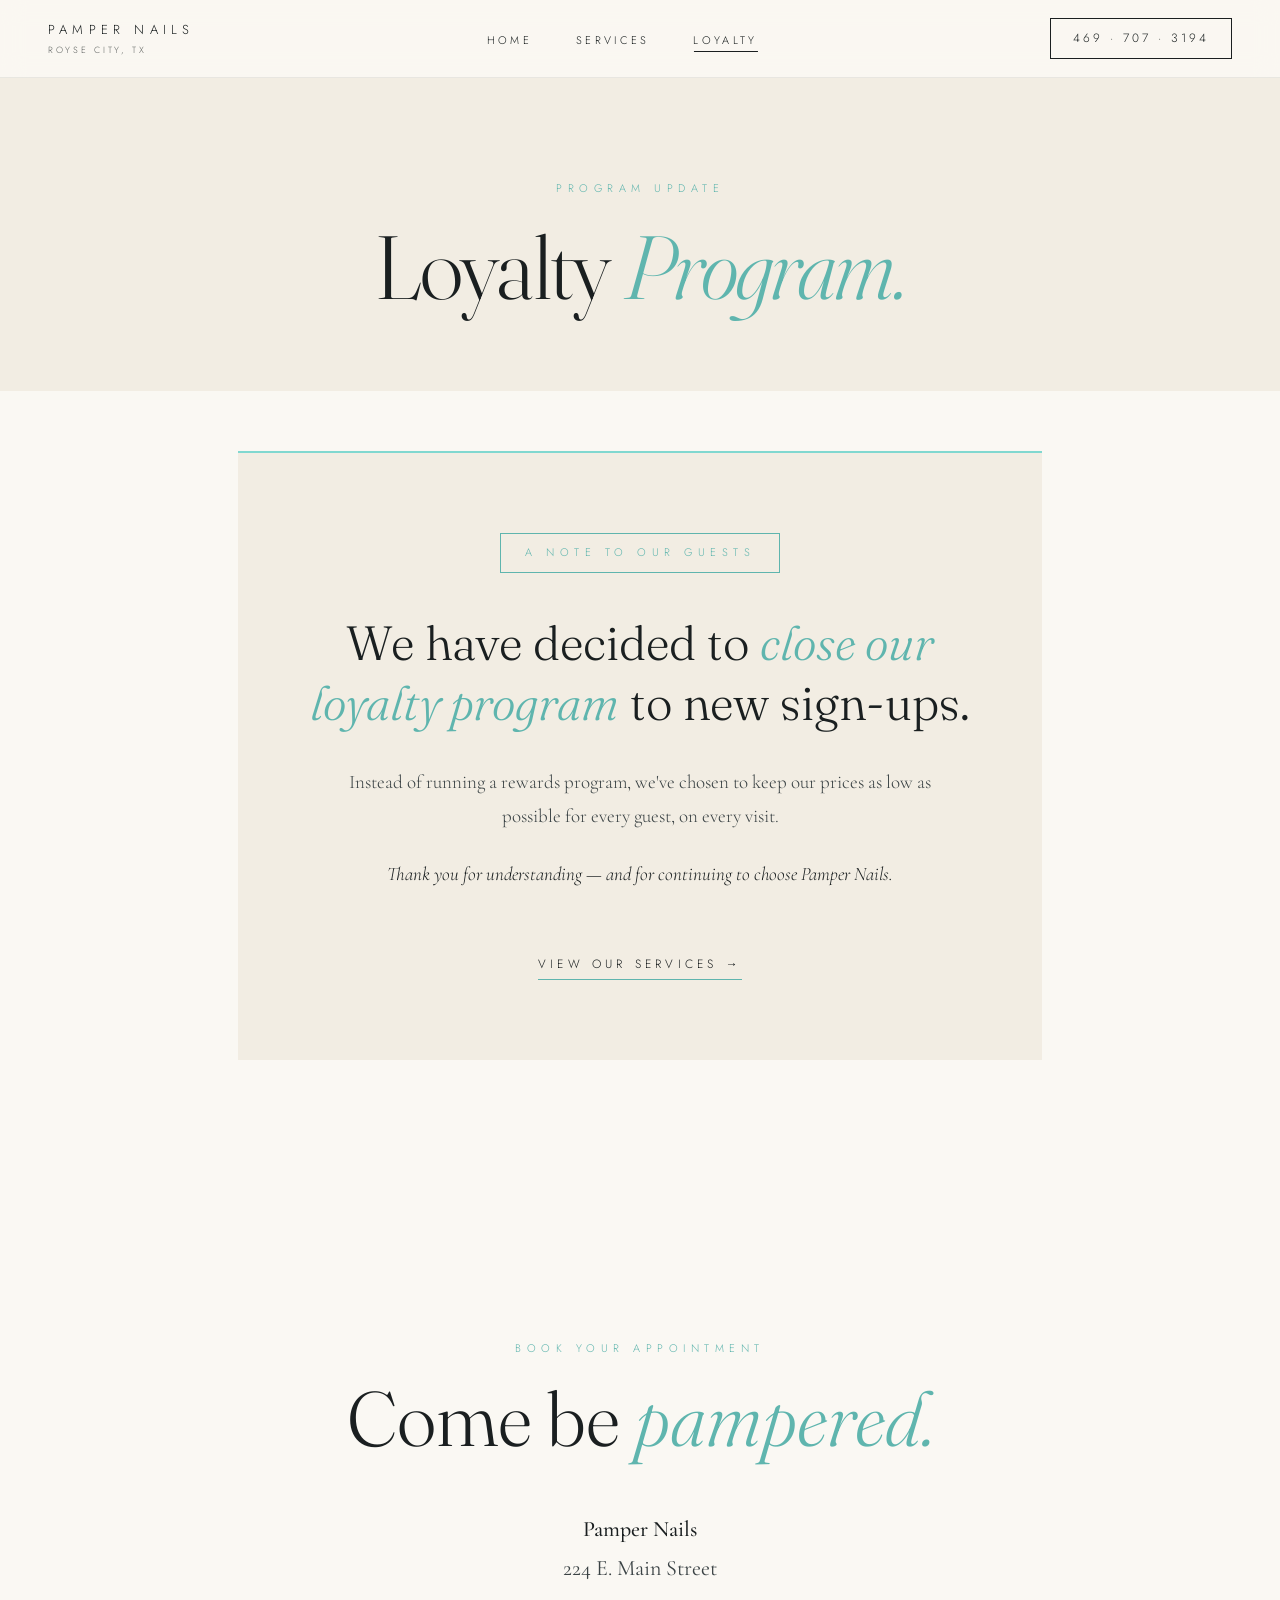
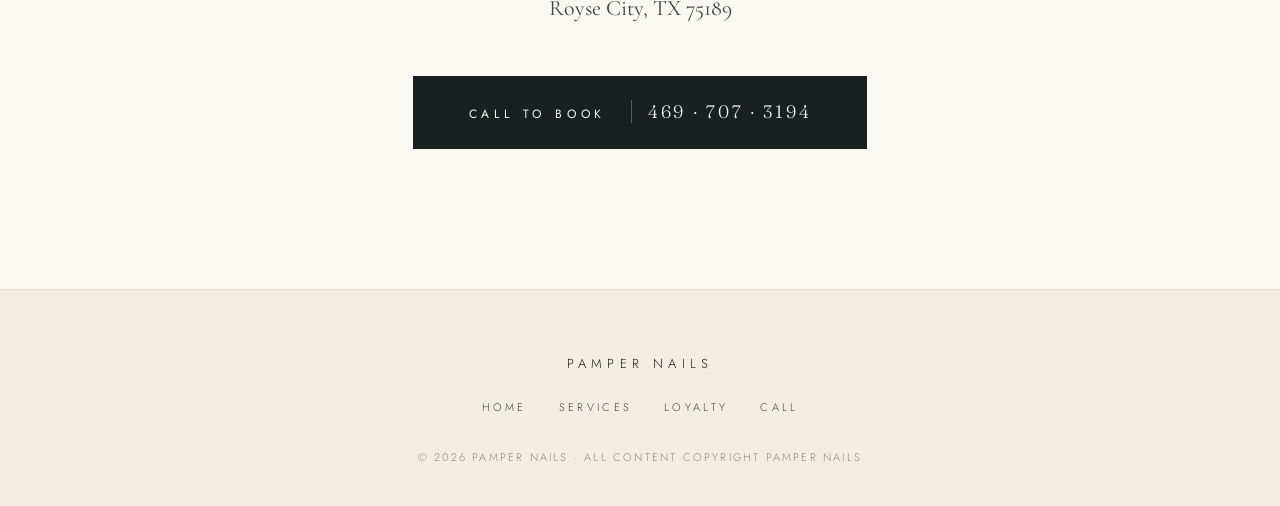
==== loyalty.html @ ca281ff9 "Add files via upload" ====
<!DOCTYPE html>
<html lang="en">
<head>
  <meta charset="UTF-8">
  <meta name="viewport" content="width=device-width, initial-scale=1.0">
  <title>Loyalty Program — Pamper Nails</title>
  <meta name="description" content="Pamper Nails loyalty program information.">
  <link rel="preconnect" href="https://fonts.googleapis.com">
  <link rel="preconnect" href="https://fonts.gstatic.com" crossorigin>
  <link href="https://fonts.googleapis.com/css2?family=Cormorant+Garamond:ital,wght@0,300;0,400;0,500;1,300;1,400&family=Fraunces:ital,opsz,wght@0,9..144,300;0,9..144,400;1,9..144,300&family=Jost:wght@300;400;500&display=swap" rel="stylesheet">
  <link rel="stylesheet" href="style.css">
</head>
<body>

<!-- Nav built automatically by shared.js -->
<div id="site-nav" data-style="solid"></div>

<!-- PAGE HEADER -->
<header class="page-header">
  <div class="kicker">Program Update</div>
  <h1>Loyalty <em>Program.</em></h1>
</header>

<!-- NOTICE -->
<section class="loyalty-notice">
  <div class="notice-card">
    <div class="stamp">A Note to Our Guests</div>
    <h2>We have decided to <em>close our loyalty program</em> to new sign-ups.</h2>
    <p>Instead of running a rewards program, we've chosen to keep our prices as low as possible for every guest, on every visit.</p>
    <p><em>Thank you for understanding — and for continuing to choose Pamper Nails.</em></p>
    <a href="services.html" class="back-link">View our services →</a>
  </div>
</section>

<!-- Visit block - customized headline via data attributes -->
<div id="site-visit"
     data-kicker="Book Your Appointment"
     data-headline="Come be <em>pampered.</em>"></div>

<!-- Footer built automatically by shared.js -->
<div id="site-footer"></div>

<script src="shared.js"></script>
</body>
</html>
---- style.css ----
/* ========================================
   PAMPER NAILS — SHARED STYLESHEET
   ======================================== */

* { margin: 0; padding: 0; box-sizing: border-box; }
html { scroll-behavior: smooth; }

:root {
  --ink: #1a1f20;
  --ink-soft: #3a4244;
  --cream: #faf8f3;
  --cream-deep: #f2ede3;
  --tiffany: #81D8D0;
  --tiffany-deep: #5fb5ae;
  --tiffany-dark: #2d6b67;
  --pool: #1a4542;
}

body {
  font-family: 'Cormorant Garamond', serif;
  background: var(--cream);
  color: var(--ink);
  font-size: 18px;
  line-height: 1.6;
}

/* ========== NAV ========== */
nav.site-nav {
  position: fixed;
  top: 0; left: 0; right: 0;
  z-index: 50;
  padding: 24px 48px;
  display: flex;
  justify-content: space-between;
  align-items: center;
  background: rgba(250,248,243,0);
  transition: background 0.4s, padding 0.4s, border-color 0.4s;
  border-bottom: 1px solid transparent;
}
nav.site-nav.scrolled,
nav.site-nav.solid {
  background: rgba(250,248,243,0.95);
  backdrop-filter: blur(12px);
  padding: 18px 48px;
  border-bottom: 1px solid rgba(26,31,32,0.08);
}
nav.site-nav .logo {
  font-family: 'Jost', sans-serif;
  font-weight: 300;
  font-size: 13px;
  letter-spacing: 0.4em;
  text-transform: uppercase;
  color: white;
  text-decoration: none;
  transition: color 0.4s;
}
nav.site-nav.scrolled .logo,
nav.site-nav.solid .logo { color: var(--ink); }
nav.site-nav .logo span {
  display: block;
  font-size: 9px;
  letter-spacing: 0.3em;
  opacity: 0.7;
  margin-top: 3px;
}
nav.site-nav ul {
  list-style: none;
  display: flex;
  gap: 44px;
}
nav.site-nav ul a {
  font-family: 'Jost', sans-serif;
  font-weight: 300;
  font-size: 11px;
  letter-spacing: 0.3em;
  text-transform: uppercase;
  color: white;
  text-decoration: none;
  transition: color 0.3s;
  position: relative;
  padding: 4px 0;
}
nav.site-nav.scrolled ul a,
nav.site-nav.solid ul a { color: var(--ink); }
nav.site-nav ul a::after {
  content: "";
  position: absolute;
  bottom: 0; left: 50%;
  transform: translateX(-50%);
  width: 0;
  height: 1px;
  background: currentColor;
  transition: width 0.3s;
}
nav.site-nav ul a:hover::after,
nav.site-nav ul a.active::after { width: 100%; }
nav.site-nav .phone {
  font-family: 'Jost', sans-serif;
  font-weight: 300;
  font-size: 12px;
  letter-spacing: 0.25em;
  color: white;
  text-decoration: none;
  padding: 10px 22px;
  border: 1px solid rgba(255,255,255,0.5);
  transition: all 0.3s;
}
nav.site-nav.scrolled .phone,
nav.site-nav.solid .phone {
  color: var(--ink);
  border-color: var(--ink);
}
nav.site-nav .phone:hover { background: white; color: var(--ink); }
nav.site-nav.scrolled .phone:hover,
nav.site-nav.solid .phone:hover { background: var(--ink); color: var(--cream); }

/* ========== HERO (HOME) ========== */
.hero {
  height: 100vh;
  min-height: 720px;
  position: relative;
  overflow: hidden;
  background: var(--pool);
}
.hero-image {
  position: absolute;
  inset: 0;
  background-image: url('images/hero.jpg');
  background-size: cover;
  background-position: center;
}
.hero-overlay {
  position: absolute;
  inset: 0;
  background:
    linear-gradient(180deg, rgba(26,31,32,0.4) 0%, transparent 30%, transparent 55%, rgba(26,31,32,0.6) 100%);
  pointer-events: none;
}
.hero-content {
  position: absolute;
  inset: 0;
  display: flex;
  flex-direction: column;
  justify-content: flex-end;
  padding: 100px 48px 80px;
  z-index: 3;
}
.hero-bottom { text-align: center; }
.hero-bottom .eyebrow {
  font-family: 'Jost', sans-serif;
  font-weight: 300;
  font-size: 11px;
  letter-spacing: 0.5em;
  text-transform: uppercase;
  color: rgba(255,255,255,0.85);
  margin-bottom: 24px;
}
.hero-bottom h1 {
  font-family: 'Fraunces', serif;
  font-weight: 300;
  font-size: clamp(56px, 11vw, 160px);
  line-height: 0.9;
  color: white;
  letter-spacing: -0.02em;
}
.hero-bottom h1 em {
  font-style: italic;
  color: var(--tiffany);
  font-weight: 300;
}
.hero-bottom .address {
  font-family: 'Jost', sans-serif;
  font-weight: 300;
  font-size: 11px;
  letter-spacing: 0.4em;
  text-transform: uppercase;
  color: white;
  margin-top: 40px;
}
.hero-bottom .address::before,
.hero-bottom .address::after {
  content: "◆";
  display: inline-block;
  margin: 0 16px;
  color: var(--tiffany);
  font-size: 8px;
  vertical-align: middle;
}

/* ========== PAGE HEADER (inner pages) ========== */
.page-header {
  padding: 180px 48px 80px;
  text-align: center;
  background: var(--cream-deep);
  position: relative;
}
.page-header .kicker {
  font-family: 'Jost', sans-serif;
  font-weight: 300;
  font-size: 11px;
  letter-spacing: 0.5em;
  text-transform: uppercase;
  color: var(--tiffany-deep);
  margin-bottom: 24px;
}
.page-header h1 {
  font-family: 'Fraunces', serif;
  font-weight: 300;
  font-size: clamp(48px, 7vw, 96px);
  line-height: 1;
  letter-spacing: -0.02em;
}
.page-header h1 em {
  font-style: italic;
  color: var(--tiffany-deep);
}
.page-header .sub {
  font-family: 'Cormorant Garamond', serif;
  font-style: italic;
  font-size: 20px;
  color: var(--ink-soft);
  margin-top: 24px;
}

/* ========== INTRO / WELCOME ========== */
.intro {
  padding: 140px 48px;
  max-width: 1100px;
  margin: 0 auto;
  text-align: center;
}
.intro .ornament {
  display: inline-flex;
  align-items: center;
  gap: 14px;
  margin-bottom: 40px;
}
.intro .ornament .line {
  width: 50px;
  height: 1px;
  background: var(--tiffany-deep);
}
.intro .ornament .diamond {
  color: var(--tiffany-deep);
  font-size: 8px;
}
.intro h2 {
  font-family: 'Fraunces', serif;
  font-weight: 300;
  font-size: clamp(40px, 5vw, 72px);
  line-height: 1.1;
  letter-spacing: -0.01em;
  margin-bottom: 24px;
}
.intro h2 em {
  font-style: italic;
  color: var(--tiffany-deep);
}
.intro .sub {
  font-family: 'Jost', sans-serif;
  font-weight: 300;
  font-size: 13px;
  letter-spacing: 0.35em;
  text-transform: uppercase;
  color: var(--ink-soft);
  margin-bottom: 56px;
}
.intro p {
  font-size: 20px;
  line-height: 1.8;
  color: var(--ink-soft);
  max-width: 760px;
  margin: 0 auto 24px;
  font-weight: 300;
}
.intro p em {
  color: var(--ink);
  font-style: italic;
}

/* ========== SERVICES TEASER (home page) ========== */
.teaser {
  padding: 120px 48px;
  background: var(--cream-deep);
  text-align: center;
}
.teaser-inner {
  max-width: 800px;
  margin: 0 auto;
}
.teaser .kicker {
  font-family: 'Jost', sans-serif;
  font-weight: 300;
  font-size: 11px;
  letter-spacing: 0.5em;
  text-transform: uppercase;
  color: var(--tiffany-deep);
  margin-bottom: 20px;
}
.teaser h2 {
  font-family: 'Fraunces', serif;
  font-weight: 300;
  font-size: clamp(40px, 5vw, 64px);
  line-height: 1.1;
  letter-spacing: -0.01em;
  margin-bottom: 24px;
}
.teaser h2 em {
  font-style: italic;
  color: var(--tiffany-deep);
}
.teaser p {
  font-size: 18px;
  line-height: 1.7;
  color: var(--ink-soft);
  margin-bottom: 40px;
  font-weight: 300;
}
.teaser .link {
  display: inline-block;
  font-family: 'Jost', sans-serif;
  font-weight: 300;
  font-size: 12px;
  letter-spacing: 0.35em;
  text-transform: uppercase;
  color: var(--ink);
  text-decoration: none;
  border-bottom: 1px solid var(--tiffany-deep);
  padding-bottom: 4px;
  transition: color 0.3s;
}
.teaser .link:hover { color: var(--tiffany-deep); }

/* ========== SERVICES ========== */
.services {
  background: var(--cream);
  padding: 100px 48px 140px;
}
.services-header {
  text-align: center;
  max-width: 900px;
  margin: 0 auto 100px;
}
.services-header .call {
  font-family: 'Jost', sans-serif;
  font-weight: 300;
  font-size: 12px;
  letter-spacing: 0.35em;
  text-transform: uppercase;
  color: var(--ink-soft);
}
.services-header .call a {
  color: var(--ink);
  text-decoration: none;
  border-bottom: 1px solid var(--tiffany-deep);
  padding-bottom: 3px;
  margin-left: 8px;
  transition: color 0.3s;
}
.services-header .call a:hover { color: var(--tiffany-deep); }

.service-section {
  max-width: 1200px;
  margin: 0 auto 100px;
}
.service-section:last-child { margin-bottom: 0; }

.section-title {
  display: flex;
  align-items: baseline;
  gap: 32px;
  margin-bottom: 48px;
}
.section-title .num {
  font-family: 'Fraunces', serif;
  font-style: italic;
  font-weight: 300;
  font-size: 24px;
  color: var(--tiffany-deep);
}
.section-title h3 {
  font-family: 'Fraunces', serif;
  font-weight: 300;
  font-size: 48px;
  letter-spacing: -0.01em;
}
.section-title .line {
  flex: 1;
  height: 1px;
  background: rgba(26,31,32,0.15);
}

.service-list {
  display: grid;
  grid-template-columns: 1fr 1fr;
  gap: 0 80px;
}
.service-item {
  display: flex;
  justify-content: space-between;
  align-items: baseline;
  padding: 18px 0;
  border-bottom: 1px solid rgba(26,31,32,0.1);
  gap: 16px;
}
.service-item .name {
  font-family: 'Cormorant Garamond', serif;
  font-size: 19px;
  color: var(--ink);
  font-weight: 400;
}
.service-item .dots {
  flex: 1;
  border-bottom: 1px dotted rgba(26,31,32,0.3);
  margin: 0 12px;
  transform: translateY(-4px);
}
.service-item .price {
  font-family: 'Jost', sans-serif;
  font-weight: 400;
  font-size: 14px;
  letter-spacing: 0.1em;
  color: var(--tiffany-dark);
  white-space: nowrap;
}

/* Tier cards */
.tier-grid {
  display: grid;
  grid-template-columns: repeat(3, 1fr);
  gap: 32px;
  margin-bottom: 32px;
}
.tier-grid:last-child { margin-bottom: 0; }
.tier-grid.four-col { grid-template-columns: repeat(4, 1fr); }
.tier {
  background: var(--cream-deep);
  padding: 40px 28px;
  border-top: 2px solid var(--tiffany);
  position: relative;
  transition: transform 0.4s ease, box-shadow 0.4s ease;
  display: flex;
  flex-direction: column;
}
.tier:hover {
  transform: translateY(-6px);
  box-shadow: 0 30px 60px -30px rgba(26,31,32,0.15);
}
.tier.featured,
.tier.most-popular {
  background: var(--ink);
  color: var(--cream);
  border-top-color: var(--tiffany);
}
.tier.most-popular {
  padding-top: 52px;
}
.tier.most-popular::before {
  content: "Most Popular";
  position: absolute;
  top: -14px;
  left: 50%;
  transform: translateX(-50%);
  background: var(--tiffany);
  color: var(--ink);
  font-family: 'Jost', sans-serif;
  font-weight: 400;
  font-size: 10px;
  letter-spacing: 0.3em;
  text-transform: uppercase;
  padding: 7px 18px;
  white-space: nowrap;
}
.tier .tier-name {
  font-family: 'Jost', sans-serif;
  font-weight: 300;
  font-size: 11px;
  letter-spacing: 0.3em;
  text-transform: uppercase;
  color: var(--tiffany-deep);
  margin-bottom: 12px;
}
.tier.featured .tier-name,
.tier.most-popular .tier-name { color: var(--tiffany); }
.tier h4 {
  font-family: 'Fraunces', serif;
  font-weight: 300;
  font-size: 30px;
  line-height: 1.05;
  margin-bottom: 8px;
}
.tier h4 em {
  font-style: italic;
  color: var(--tiffany-deep);
}
.tier.featured h4 em,
.tier.most-popular h4 em { color: var(--tiffany); }
.tier .duration {
  font-family: 'Cormorant Garamond', serif;
  font-style: italic;
  font-size: 15px;
  color: var(--ink-soft);
  margin-bottom: 20px;
}
.tier.featured .duration,
.tier.most-popular .duration { color: rgba(250,248,243,0.7); }
.tier .price-big {
  font-family: 'Fraunces', serif;
  font-weight: 300;
  font-size: 32px;
  color: var(--tiffany-dark);
  margin-bottom: 24px;
}
.tier.featured .price-big,
.tier.most-popular .price-big { color: var(--tiffany); }
.tier p {
  font-size: 16px;
  line-height: 1.7;
  color: var(--ink-soft);
  font-weight: 300;
  flex: 1;
}
.tier.featured p,
.tier.most-popular p { color: rgba(250,248,243,0.85); }

/* Waxing grid */
.wax-grid {
  display: grid;
  grid-template-columns: repeat(3, 1fr);
  gap: 0 60px;
}

/* ========== PHILOSOPHY QUOTE ========== */
.quote {
  padding: 160px 48px;
  background: var(--ink);
  color: var(--cream);
  text-align: center;
  position: relative;
  overflow: hidden;
}
.quote::before {
  content: "";
  position: absolute;
  inset: 0;
  background:
    radial-gradient(ellipse at 20% 30%, rgba(129,216,208,0.1), transparent 50%),
    radial-gradient(ellipse at 80% 70%, rgba(129,216,208,0.08), transparent 50%);
}
.quote-inner {
  position: relative;
  max-width: 900px;
  margin: 0 auto;
}
.quote .mark {
  font-family: 'Fraunces', serif;
  font-style: italic;
  font-size: 80px;
  color: var(--tiffany);
  line-height: 1;
  margin-bottom: 24px;
}
.quote blockquote {
  font-family: 'Fraunces', serif;
  font-weight: 300;
  font-style: italic;
  font-size: clamp(32px, 4vw, 56px);
  line-height: 1.25;
  letter-spacing: -0.01em;
  margin-bottom: 40px;
}
.quote blockquote em {
  color: var(--tiffany);
  font-style: italic;
}
.quote cite {
  font-family: 'Jost', sans-serif;
  font-weight: 300;
  font-size: 12px;
  letter-spacing: 0.4em;
  text-transform: uppercase;
  color: rgba(250,248,243,0.7);
  font-style: normal;
}
.quote cite::before { content: "— "; }

/* ========== VISIT / CTA ========== */
.visit {
  padding: 140px 48px;
  background: var(--cream);
  text-align: center;
}
.visit-inner {
  max-width: 800px;
  margin: 0 auto;
}
.visit .kicker {
  font-family: 'Jost', sans-serif;
  font-weight: 300;
  font-size: 11px;
  letter-spacing: 0.5em;
  text-transform: uppercase;
  color: var(--tiffany-deep);
  margin-bottom: 20px;
}
.visit h2 {
  font-family: 'Fraunces', serif;
  font-weight: 300;
  font-size: clamp(44px, 6vw, 80px);
  line-height: 1.1;
  margin-bottom: 48px;
}
.visit h2 em {
  font-style: italic;
  color: var(--tiffany-deep);
}
.visit .address-block {
  font-family: 'Cormorant Garamond', serif;
  font-size: 22px;
  line-height: 1.8;
  margin-bottom: 48px;
  color: var(--ink-soft);
}
.visit .address-block strong {
  color: var(--ink);
  font-weight: 500;
}
.visit .call-btn {
  display: inline-block;
  padding: 22px 56px;
  background: var(--ink);
  color: var(--cream);
  text-decoration: none;
  font-family: 'Jost', sans-serif;
  font-weight: 400;
  font-size: 12px;
  letter-spacing: 0.4em;
  text-transform: uppercase;
  transition: all 0.3s;
}
.visit .call-btn:hover { background: var(--tiffany-dark); }
.visit .call-btn .num {
  font-family: 'Fraunces', serif;
  font-weight: 300;
  font-size: 18px;
  letter-spacing: 0.15em;
  margin-left: 16px;
  padding-left: 16px;
  border-left: 1px solid rgba(250,248,243,0.3);
}

/* ========== LOYALTY ========== */
.loyalty-notice {
  padding: 60px 48px 140px;
  max-width: 900px;
  margin: 0 auto;
  text-align: center;
}
.loyalty-notice .notice-card {
  background: var(--cream-deep);
  padding: 80px 48px;
  border-top: 2px solid var(--tiffany);
}
.loyalty-notice .notice-card .stamp {
  display: inline-block;
  font-family: 'Jost', sans-serif;
  font-weight: 300;
  font-size: 11px;
  letter-spacing: 0.5em;
  text-transform: uppercase;
  color: var(--tiffany-deep);
  padding: 10px 24px;
  border: 1px solid var(--tiffany-deep);
  margin-bottom: 40px;
}
.loyalty-notice h2 {
  font-family: 'Fraunces', serif;
  font-weight: 300;
  font-size: clamp(32px, 4vw, 48px);
  line-height: 1.25;
  margin-bottom: 32px;
}
.loyalty-notice h2 em {
  font-style: italic;
  color: var(--tiffany-deep);
}
.loyalty-notice p {
  font-size: 19px;
  line-height: 1.8;
  color: var(--ink-soft);
  max-width: 640px;
  margin: 0 auto 24px;
  font-weight: 300;
}
.loyalty-notice p em {
  color: var(--ink);
  font-style: italic;
}
.loyalty-notice .back-link {
  display: inline-block;
  margin-top: 40px;
  font-family: 'Jost', sans-serif;
  font-weight: 300;
  font-size: 12px;
  letter-spacing: 0.35em;
  text-transform: uppercase;
  color: var(--ink);
  text-decoration: none;
  border-bottom: 1px solid var(--tiffany-deep);
  padding-bottom: 4px;
}

/* ========== FOOTER ========== */
footer {
  padding: 64px 48px 40px;
  background: var(--cream-deep);
  text-align: center;
  border-top: 1px solid rgba(26,31,32,0.08);
}
footer .footer-brand {
  font-family: 'Jost', sans-serif;
  font-weight: 300;
  font-size: 13px;
  letter-spacing: 0.4em;
  text-transform: uppercase;
  color: var(--ink);
  margin-bottom: 24px;
}
footer .footer-links {
  display: flex;
  gap: 32px;
  justify-content: center;
  margin-bottom: 32px;
  flex-wrap: wrap;
}
footer .footer-links a {
  color: var(--ink-soft);
  text-decoration: none;
  font-family: 'Jost', sans-serif;
  font-weight: 300;
  font-size: 11px;
  letter-spacing: 0.3em;
  text-transform: uppercase;
  transition: color 0.3s;
}
footer .footer-links a:hover { color: var(--tiffany-deep); }
footer .copy {
  font-family: 'Jost', sans-serif;
  font-weight: 300;
  font-size: 11px;
  letter-spacing: 0.2em;
  text-transform: uppercase;
  color: var(--ink-soft);
  opacity: 0.6;
}

/* ========== RESPONSIVE ========== */
@media (max-width: 900px) {
  nav.site-nav { padding: 18px 24px; }
  nav.site-nav.scrolled, nav.site-nav.solid { padding: 14px 24px; }
  nav.site-nav ul, nav.site-nav .phone { display: none; }
  .hero-content { padding: 100px 24px 40px; }
  .page-header { padding: 140px 24px 60px; }
  .intro, .services, .quote, .visit, .teaser, .loyalty-notice { padding-left: 24px; padding-right: 24px; }
  .intro { padding-top: 80px; padding-bottom: 80px; }
  .services, .quote, .visit, .teaser { padding-top: 100px; padding-bottom: 100px; }
  .service-list, .tier-grid, .tier-grid.four-col, .wax-grid { grid-template-columns: 1fr; gap: 24px; }
  .tier-grid, .tier-grid.four-col { gap: 20px; }
  .section-title h3 { font-size: 32px; }
  .section-title { flex-wrap: wrap; }
  .visit .call-btn { padding: 18px 32px; font-size: 11px; }
  .visit .call-btn .num { font-size: 15px; margin-left: 10px; padding-left: 10px; }
  .loyalty-notice .notice-card { padding: 48px 24px; }
}
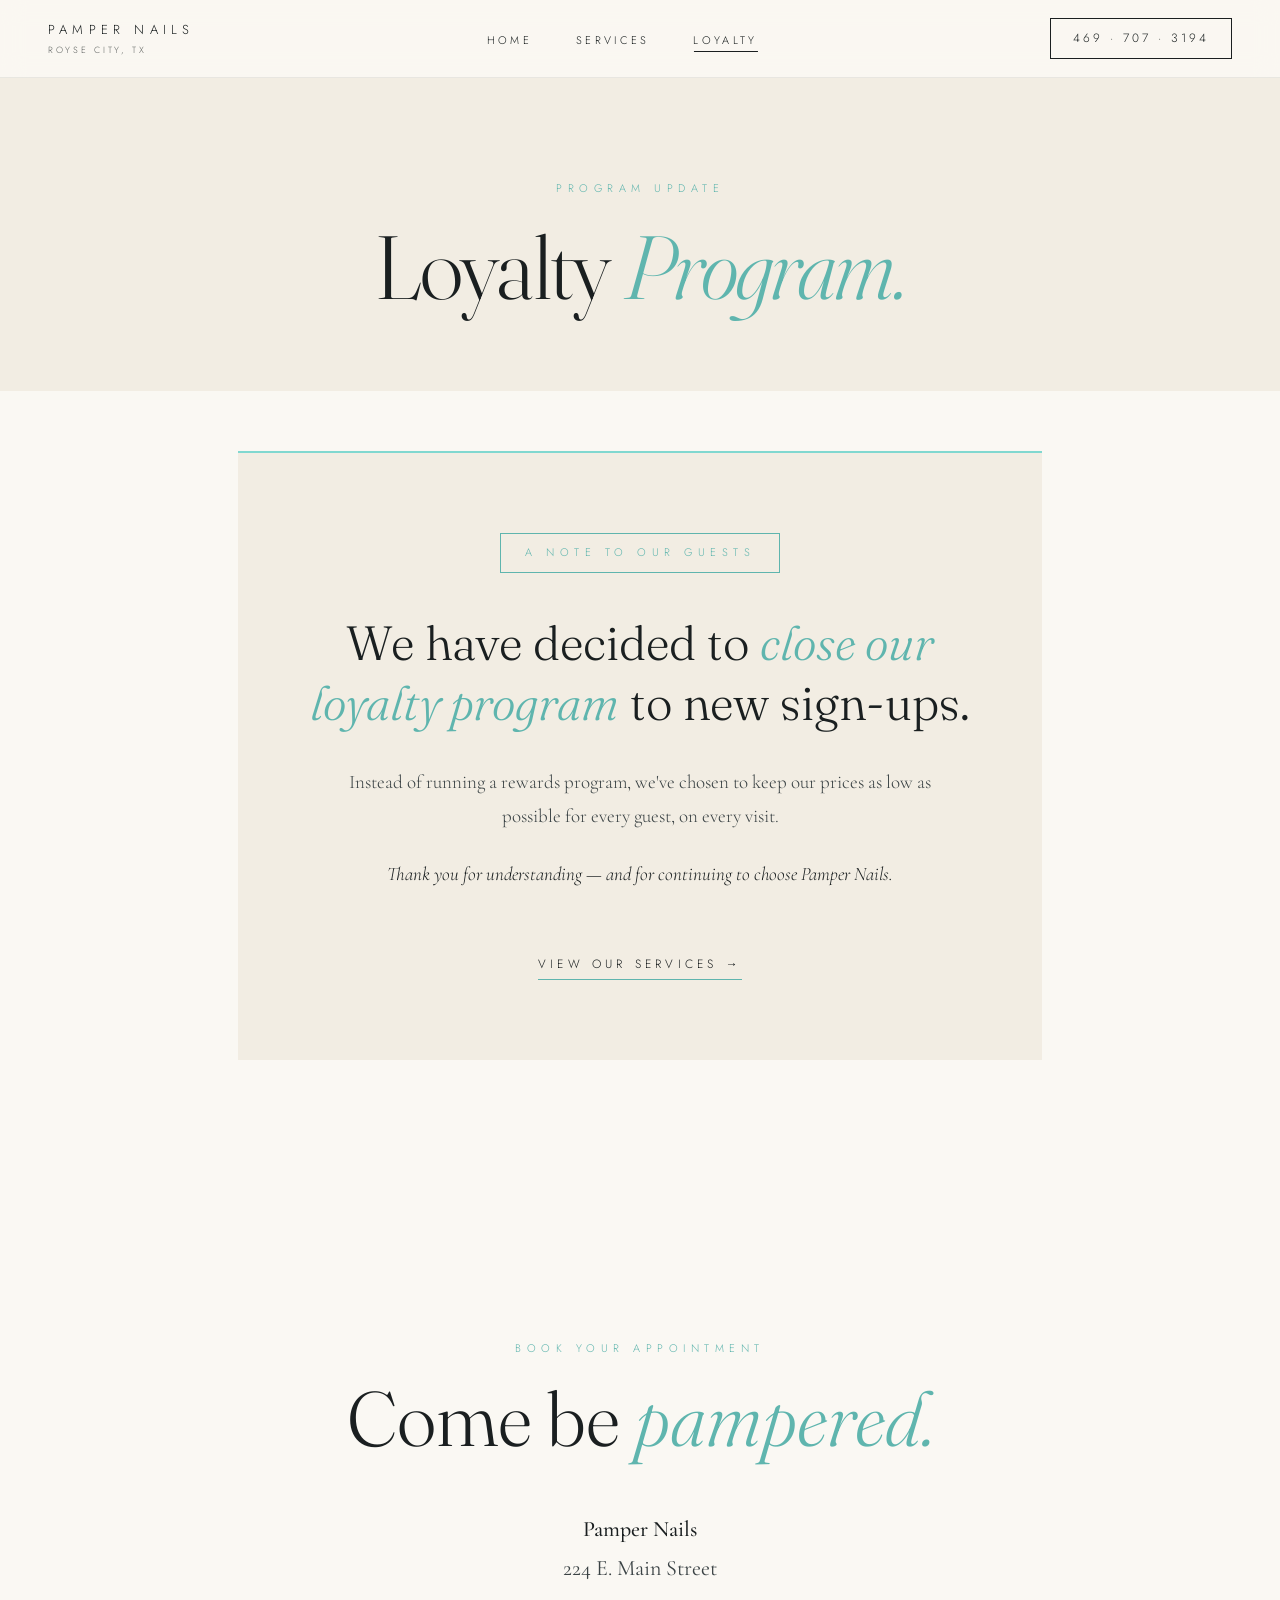
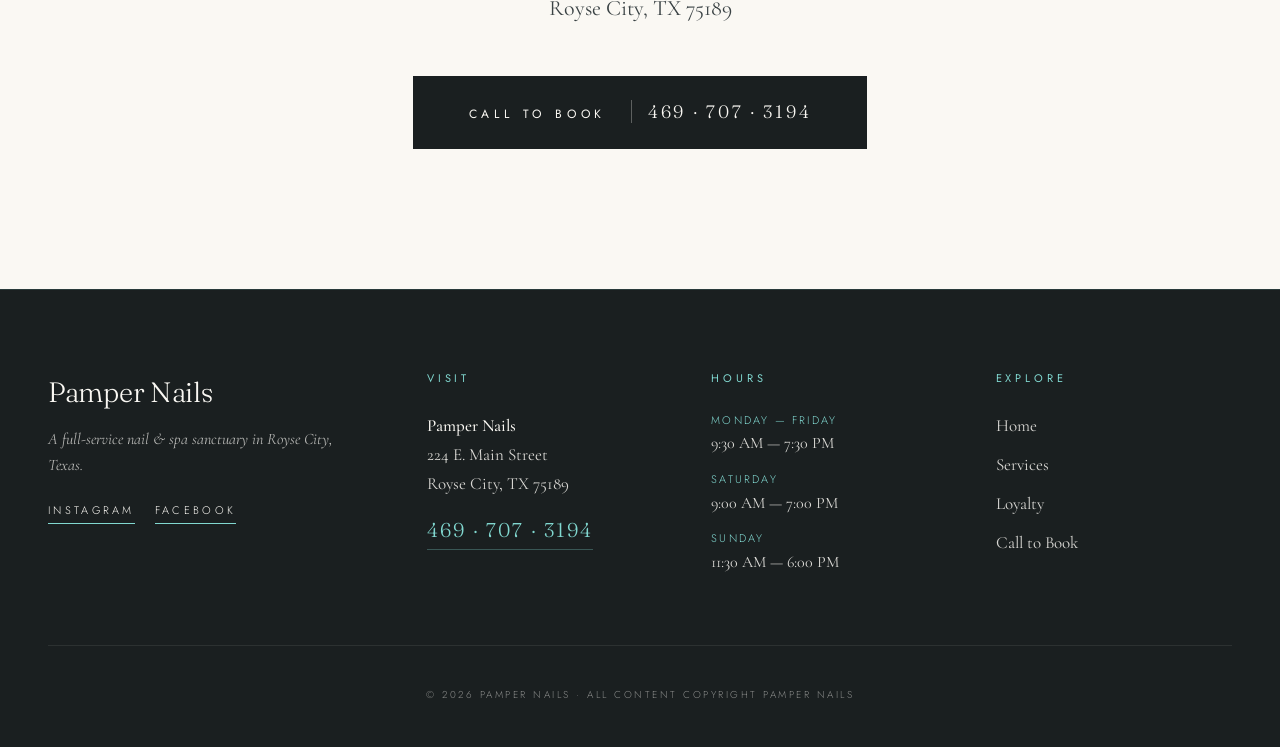
==== commit 6ad25452: "Add files via upload" ====
--- a/loyalty.html
+++ b/loyalty.html
@@ -3,8 +3,16 @@
 <head>
   <meta charset="UTF-8">
   <meta name="viewport" content="width=device-width, initial-scale=1.0">
-  <title>Loyalty Program — Pamper Nails</title>
-  <meta name="description" content="Pamper Nails loyalty program information.">
+
+  <title>Loyalty Program — Pamper Nails | Royse City, TX Nail Salon</title>
+  <meta name="description" content="An update on the Pamper Nails loyalty program. We've chosen to keep our prices low for every guest, on every visit.">
+  <link rel="canonical" href="https://www.pampernails.com/loyalty.html">
+
+  <meta property="og:type" content="website">
+  <meta property="og:url" content="https://www.pampernails.com/loyalty.html">
+  <meta property="og:title" content="Loyalty Program — Pamper Nails">
+  <meta property="og:description" content="An update on our loyalty program.">
+
   <link rel="preconnect" href="https://fonts.googleapis.com">
   <link rel="preconnect" href="https://fonts.gstatic.com" crossorigin>
   <link href="https://fonts.googleapis.com/css2?family=Cormorant+Garamond:ital,wght@0,300;0,400;0,500;1,300;1,400&family=Fraunces:ital,opsz,wght@0,9..144,300;0,9..144,400;1,9..144,300&family=Jost:wght@300;400;500&display=swap" rel="stylesheet">
--- a/style.css
+++ b/style.css
@@ -222,6 +222,16 @@
   margin-top: 24px;
 }
 
+/* ========== SERVICES BANNER ========== */
+.services-banner {
+  width: 100%;
+  height: 340px;
+  background-image: url('images/services-banner.jpg');
+  background-size: cover;
+  background-position: center;
+  background-color: var(--cream-deep);
+}
+
 /* ========== INTRO / WELCOME ========== */
 .intro {
   padding: 140px 48px;
@@ -710,48 +720,257 @@
   padding-bottom: 4px;
 }
 
-/* ========== FOOTER ========== */
-footer {
-  padding: 64px 48px 40px;
+/* ========== ORNAMENT DIVIDER (between service sections) ========== */
+.section-ornament {
+  display: flex;
+  align-items: center;
+  justify-content: center;
+  gap: 18px;
+  padding: 60px 0;
+  max-width: 1200px;
+  margin: 0 auto;
+}
+.section-ornament .line {
+  flex: 1;
+  max-width: 120px;
+  height: 1px;
+  background: linear-gradient(90deg, transparent, var(--tiffany-deep));
+}
+.section-ornament .line.right {
+  background: linear-gradient(90deg, var(--tiffany-deep), transparent);
+}
+.section-ornament .dot {
+  width: 6px;
+  height: 6px;
+  border-radius: 50%;
+  transform: rotate(45deg);
+  display: inline-block;
+}
+.section-ornament .dot.tiffany { background: var(--tiffany-deep); }
+.section-ornament .dot.gold { background: #c9a582; }
+.section-ornament .dot.ink { background: var(--ink); }
+.section-ornament .diamond {
+  color: var(--tiffany-deep);
+  font-size: 10px;
+  letter-spacing: 0.3em;
+}
+
+/* ========== SUBSECTION LABEL (inside a service section) ========== */
+.subsection-label {
+  text-align: center;
+  margin: 20px 0 32px;
+  font-family: 'Jost', sans-serif;
+  font-weight: 300;
+  font-size: 11px;
+  letter-spacing: 0.5em;
+  text-transform: uppercase;
+  color: var(--tiffany-deep);
+}
+.subsection-label::before,
+.subsection-label::after {
+  content: "—";
+  display: inline-block;
+  margin: 0 14px;
+  color: var(--tiffany-deep);
+  opacity: 0.5;
+}
+
+/* ========== COCKTAIL FEATURE CALLOUT ========== */
+.cocktails-feature {
+  padding: 100px 48px;
   background: var(--cream-deep);
   text-align: center;
-  border-top: 1px solid rgba(26,31,32,0.08);
-}
-footer .footer-brand {
-  font-family: 'Jost', sans-serif;
-  font-weight: 300;
-  font-size: 13px;
-  letter-spacing: 0.4em;
-  text-transform: uppercase;
-  color: var(--ink);
+}
+.cocktails-feature-inner {
+  max-width: 820px;
+  margin: 0 auto;
+}
+.cocktails-feature .kicker {
+  font-family: 'Jost', sans-serif;
+  font-weight: 300;
+  font-size: 11px;
+  letter-spacing: 0.5em;
+  text-transform: uppercase;
+  color: var(--tiffany-deep);
   margin-bottom: 24px;
 }
-footer .footer-links {
+.cocktails-feature h2 {
+  font-family: 'Fraunces', serif;
+  font-weight: 300;
+  font-size: clamp(36px, 4.5vw, 60px);
+  line-height: 1.15;
+  letter-spacing: -0.01em;
+  margin-bottom: 28px;
+}
+.cocktails-feature h2 em {
+  font-style: italic;
+  color: var(--tiffany-deep);
+}
+.cocktails-feature p {
+  font-size: 19px;
+  line-height: 1.8;
+  color: var(--ink-soft);
+  font-weight: 300;
+  margin-bottom: 32px;
+}
+.cocktails-feature .cocktail-stat {
+  display: inline-flex;
+  align-items: baseline;
+  gap: 14px;
+  padding: 20px 32px;
+  background: var(--cream);
+  border-top: 2px solid var(--tiffany);
+}
+.cocktails-feature .cocktail-stat .num {
+  font-family: 'Fraunces', serif;
+  font-weight: 300;
+  font-size: 48px;
+  color: var(--tiffany-dark);
+  line-height: 1;
+}
+.cocktails-feature .cocktail-stat .label {
+  font-family: 'Jost', sans-serif;
+  font-weight: 300;
+  font-size: 11px;
+  letter-spacing: 0.3em;
+  text-transform: uppercase;
+  color: var(--ink-soft);
+}
+
+/* ========== FOOTER (new 4-column layout) ========== */
+footer {
+  padding: 80px 48px 40px;
+  background: var(--ink);
+  color: var(--cream);
+  border-top: 1px solid rgba(129,216,208,0.15);
+}
+.footer-grid {
+  max-width: 1200px;
+  margin: 0 auto;
+  display: grid;
+  grid-template-columns: 1.4fr 1fr 1fr 1fr;
+  gap: 48px;
+  padding-bottom: 56px;
+  border-bottom: 1px solid rgba(250,248,243,0.08);
+}
+.footer-col-title {
+  font-family: 'Jost', sans-serif;
+  font-weight: 400;
+  font-size: 11px;
+  letter-spacing: 0.35em;
+  text-transform: uppercase;
+  color: var(--tiffany);
+  margin-bottom: 24px;
+}
+.footer-brand {
+  font-family: 'Fraunces', serif;
+  font-weight: 300;
+  font-size: 28px;
+  color: var(--cream);
+  margin-bottom: 12px;
+  letter-spacing: -0.01em;
+}
+.footer-tagline {
+  font-family: 'Cormorant Garamond', serif;
+  font-style: italic;
+  font-size: 16px;
+  line-height: 1.6;
+  color: rgba(250,248,243,0.7);
+  margin-bottom: 24px;
+  max-width: 320px;
+}
+.footer-social {
   display: flex;
-  gap: 32px;
-  justify-content: center;
-  margin-bottom: 32px;
-  flex-wrap: wrap;
-}
-footer .footer-links a {
-  color: var(--ink-soft);
+  gap: 20px;
+}
+.footer-social a {
+  font-family: 'Jost', sans-serif;
+  font-weight: 300;
+  font-size: 11px;
+  letter-spacing: 0.3em;
+  text-transform: uppercase;
+  color: var(--cream);
   text-decoration: none;
-  font-family: 'Jost', sans-serif;
-  font-weight: 300;
-  font-size: 11px;
-  letter-spacing: 0.3em;
-  text-transform: uppercase;
+  padding-bottom: 3px;
+  border-bottom: 1px solid var(--tiffany);
   transition: color 0.3s;
 }
-footer .footer-links a:hover { color: var(--tiffany-deep); }
-footer .copy {
+.footer-social a:hover { color: var(--tiffany); }
+.footer-address {
+  font-family: 'Cormorant Garamond', serif;
+  font-size: 17px;
+  line-height: 1.7;
+  color: rgba(250,248,243,0.85);
+  margin-bottom: 16px;
+}
+.footer-address strong {
+  color: var(--cream);
+  font-weight: 500;
+}
+.footer-phone {
+  display: inline-block;
+  font-family: 'Fraunces', serif;
+  font-weight: 300;
+  font-size: 20px;
+  letter-spacing: 0.1em;
+  color: var(--tiffany);
+  text-decoration: none;
+  padding-bottom: 3px;
+  border-bottom: 1px solid rgba(129,216,208,0.3);
+  transition: border-color 0.3s;
+}
+.footer-phone:hover { border-color: var(--tiffany); }
+.footer-hours {
+  font-family: 'Cormorant Garamond', serif;
+  font-size: 16px;
+  line-height: 1.6;
+  color: rgba(250,248,243,0.85);
+}
+.footer-hour-row {
+  display: flex;
+  flex-direction: column;
+  margin-bottom: 14px;
+}
+.footer-day {
   font-family: 'Jost', sans-serif;
   font-weight: 300;
   font-size: 11px;
   letter-spacing: 0.2em;
   text-transform: uppercase;
-  color: var(--ink-soft);
-  opacity: 0.6;
+  color: var(--tiffany);
+  margin-bottom: 2px;
+}
+.footer-time {
+  font-family: 'Cormorant Garamond', serif;
+  font-size: 16px;
+  color: rgba(250,248,243,0.85);
+}
+.footer-links {
+  display: flex;
+  flex-direction: column;
+  gap: 12px;
+}
+.footer-links a {
+  font-family: 'Cormorant Garamond', serif;
+  font-size: 17px;
+  color: rgba(250,248,243,0.85);
+  text-decoration: none;
+  transition: color 0.3s;
+}
+.footer-links a:hover { color: var(--tiffany); }
+.footer-bottom {
+  max-width: 1200px;
+  margin: 0 auto;
+  padding-top: 32px;
+  text-align: center;
+}
+.footer-bottom .copy {
+  font-family: 'Jost', sans-serif;
+  font-weight: 300;
+  font-size: 10px;
+  letter-spacing: 0.25em;
+  text-transform: uppercase;
+  color: rgba(250,248,243,0.5);
 }
 
 /* ========== RESPONSIVE ========== */
@@ -771,4 +990,14 @@
   .visit .call-btn { padding: 18px 32px; font-size: 11px; }
   .visit .call-btn .num { font-size: 15px; margin-left: 10px; padding-left: 10px; }
   .loyalty-notice .notice-card { padding: 48px 24px; }
-}
+  .services-banner { height: 220px; }
+  .footer-grid {
+    grid-template-columns: 1fr;
+    gap: 40px;
+    padding: 0 0 40px;
+  }
+  footer { padding: 60px 24px 32px; }
+  .cocktails-feature { padding-left: 24px; padding-right: 24px; padding-top: 80px; padding-bottom: 80px; }
+  .section-ornament { padding: 40px 0; }
+  .section-ornament .line { max-width: 60px; }
+}
